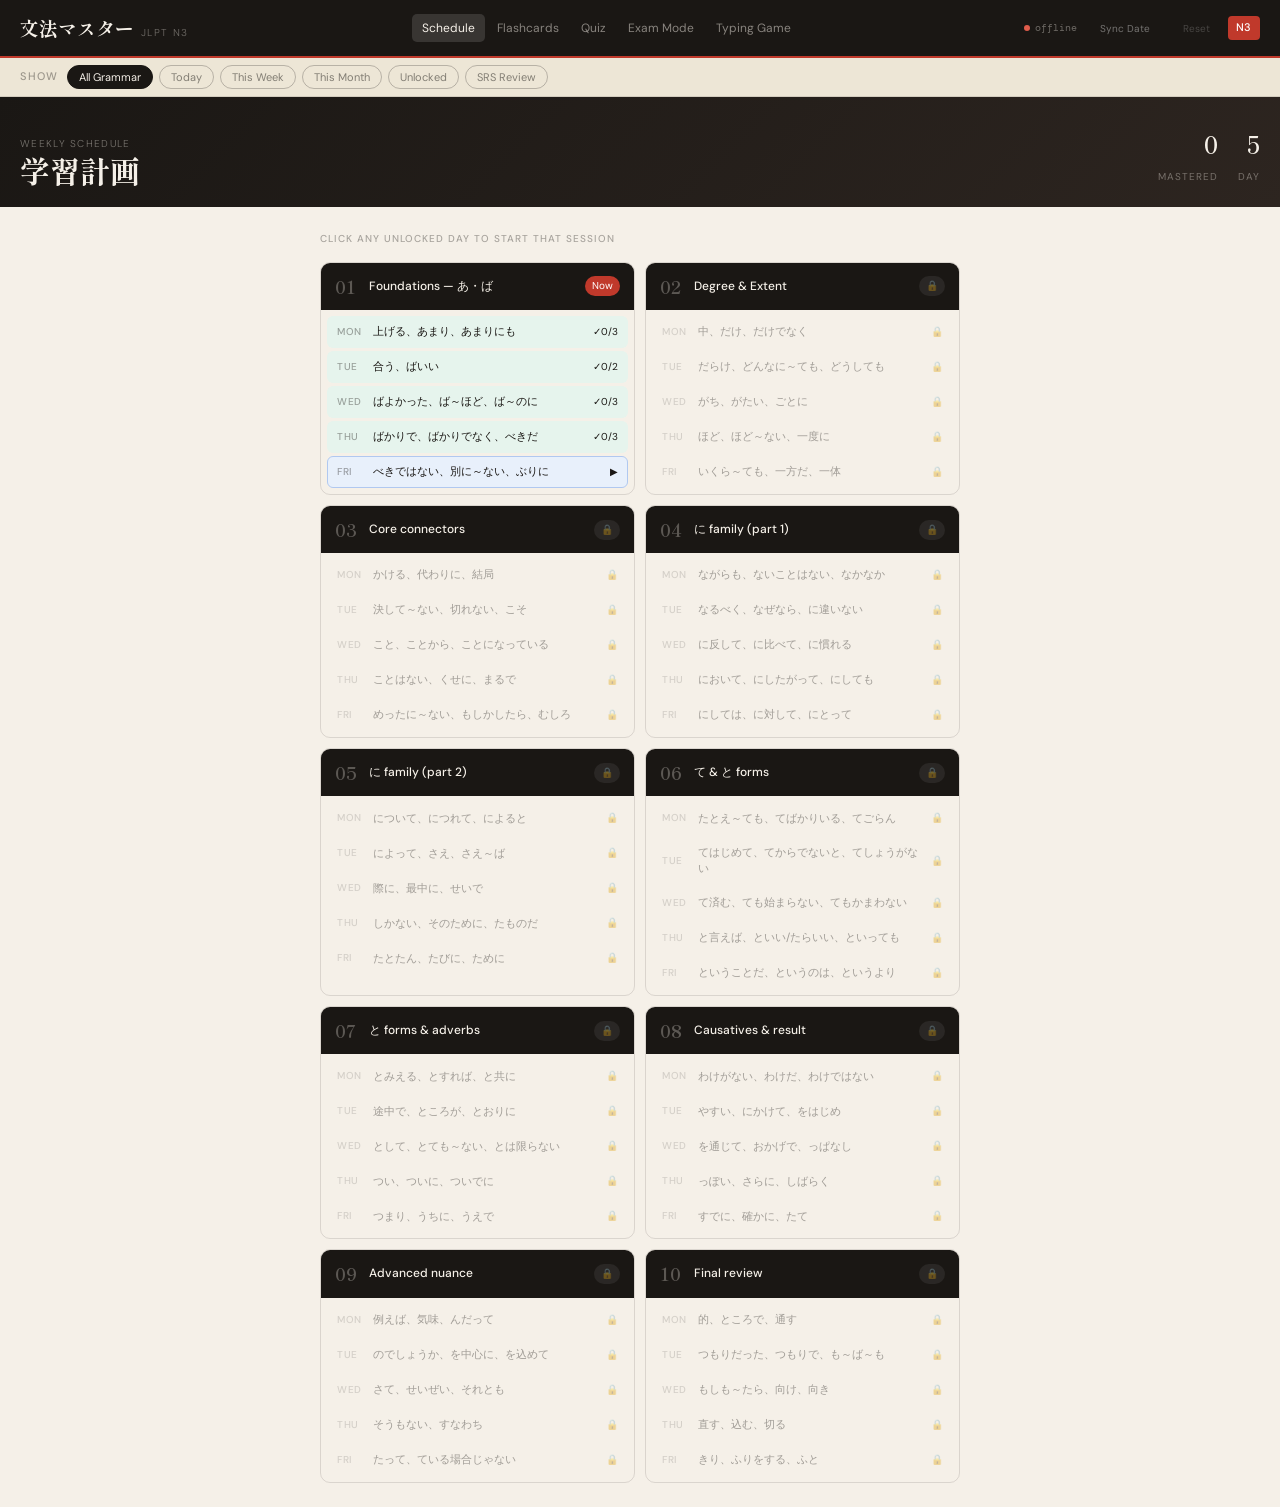
==== index.html @ 6bc7dc69 "feat: add initial HTML structure for JLPT N3 grammar study app This commit introduces the main HTML " ====
<!DOCTYPE html>
<html lang="en">
<head>
<meta charset="UTF-8">
<meta name="viewport" content="width=device-width, initial-scale=1.0">
<title>N3 Grammar Master — JLPT Study</title>
<link href="https://fonts.googleapis.com/css2?family=Shippori+Mincho:wght@400;600;700&family=DM+Sans:ital,wght@0,300;0,400;0,500;1,300&family=DM+Mono:wght@400;500&display=swap" rel="stylesheet">
<link rel="stylesheet" href="css/styles.css">
</head>
<body>

<header>
  <div class="logo">
    <span class="logo-jp">文法マスター</span>
    <span class="logo-en">JLPT N3</span>
  </div>
  <nav>
    <button class="nav-btn active" onclick="showPage('schedule')">Schedule</button>
    <button class="nav-btn" onclick="showPage('flashcards')">Flashcards</button>
    <button class="nav-btn" onclick="showPage('quiz')">Quiz</button>
    <button class="nav-btn" onclick="showPage('exam')">Exam Mode</button>
    <button class="nav-btn" onclick="showPage('game')">Typing Game</button>
  </nav>
  <div class="header-right">
    <div class="sync-status"><div class="sync-dot" id="sync-dot"></div><span id="sync-label">…</span></div>
    <button class="nav-btn" style="color:rgba(255,255,255,0.4);margin-left:5px;font-size:10px" onclick="syncDate()">Sync Date</button>
    <button class="nav-btn" style="color:rgba(255,255,255,0.2);margin-left:5px;font-size:10px" onclick="resetData()">Reset</button>
    <span class="level-badge">N3</span>
  </div>
</header>

<div class="filter-bar">
  <span class="fb-label">Show</span>
  <button class="fpill active" onclick="setGF('all',this)">All Grammar</button>
  <button class="fpill" onclick="setGF('today',this)">Today</button>
  <button class="fpill" onclick="setGF('week',this)">This Week</button>
  <button class="fpill" onclick="setGF('month',this)">This Month</button>
  <button class="fpill" onclick="setGF('reached',this)">Unlocked</button>
  <button class="fpill" onclick="setGF('srs_review',this)">SRS Review</button>
</div>

<div class="toast" id="toast"></div>

<!-- SCHEDULE -->
<div id="page-schedule" class="page active">
  <div class="hero-strip">
    <div class="hero-title"><span>Weekly Schedule</span>学習計画</div>
    <div class="hero-stats">
      <div class="hstat"><span class="hstat-num" id="h-know">0</span><span class="hstat-lbl">Mastered</span></div>
      <div class="hstat"><span class="hstat-num" id="h-day">1</span><span class="hstat-lbl">Day</span></div>
    </div>
  </div>
  <div class="page-body">
    <div class="section-label" style="margin-bottom:.9rem">Click any unlocked day to start that session</div>
    <div class="sched-grid" id="sched-grid"></div>
  </div>
</div>

<!-- DAY DETAIL -->
<div id="page-day" class="page">
  <div class="dd-header">
    <button class="back-btn" onclick="showPage('schedule')">← Back</button>
    <div>
      <div class="dd-title" id="dd-title">Monday — Week 1</div>
      <div class="dd-sub" id="dd-sub">3 grammar points</div>
    </div>
  </div>
  <div class="mode-tabs">
    <button class="mode-tab active" onclick="switchTab('d-lesson',this)">Lessons</button>
    <button class="mode-tab" onclick="switchTab('d-fc',this)">Flashcards</button>
    <button class="mode-tab" onclick="switchTab('d-quiz',this)">Quiz</button>
    <button class="mode-tab" onclick="switchTab('d-exam',this)">Exam</button>
    <button class="mode-tab" onclick="switchTab('d-game',this)">Game</button>
  </div>
  <div class="page-body" style="padding-top:1.1rem">
    <div id="d-lesson" class="mode-panel active"></div>
    <div id="d-fc" class="mode-panel"></div>
    <div id="d-quiz" class="mode-panel"></div>
    <div id="d-exam" class="mode-panel"></div>
    <div id="d-game" class="mode-panel"></div>
  </div>
</div>

<!-- FLASHCARDS -->
<div id="page-flashcards" class="page">
  <div class="hero-strip">
    <div class="hero-title"><span>Flashcard Deck</span>フラッシュカード</div>
    <div class="hero-stats">
      <div class="hstat"><span class="hstat-num" id="fc-known-h">0</span><span class="hstat-lbl">Mastered</span></div>
    </div>
  </div>
  <div class="page-body" id="fc-body"></div>
</div>

<!-- QUIZ -->
<div id="page-quiz" class="page">
  <div class="hero-strip">
    <div class="hero-title"><span>Multiple Choice</span>クイズ</div>
    <div class="hero-stats">
      <div class="hstat"><span class="hstat-num" id="qh-pct">—</span><span class="hstat-lbl">Accuracy</span></div>
    </div>
  </div>
  <div class="page-body" id="quiz-body"></div>
</div>

<!-- EXAM MODE -->
<div id="page-exam" class="page">
  <div class="hero-strip">
    <div class="hero-title"><span>JLPT N3 Style</span>試験モード</div>
    <div class="hero-stats">
      <div class="hstat"><span class="hstat-num" id="exam-h">0</span><span class="hstat-lbl">Score</span></div>
    </div>
  </div>
  <div class="page-body" id="exam-body"></div>
</div>

<!-- GAME -->
<div id="page-game" class="page">
  <div class="hero-strip">
    <div class="hero-title"><span>Recall Training</span>タイピングゲーム</div>
    <div class="hero-stats">
      <div class="hstat"><span class="hstat-num" id="gh-streak">0</span><span class="hstat-lbl">Best</span></div>
    </div>
  </div>
  <div class="page-body" id="game-body"></div>
</div>

<script src="js/app.js"></script>
</body>
</html>
---- css/styles.css ----
:root {
  --ink: #1a1714;
  --paper: #f5f0e8;
  --paper2: #ede6d6;
  --red: #c0392b;
  --red-l: #f9ebe9;
  --green: #1a6b4a;
  --green-l: #e6f4ed;
  --gold: #b8860b;
  --gold-l: #fdf6e3;
  --blue: #1a4a8a;
  --blue-l: #e8f0fb;
  --purple: #5a2d82;
  --purple-l: #f0e8fb;
  --border: rgba(26, 23, 20, 0.12);
  --border-s: rgba(26, 23, 20, 0.25);
}
* {
  box-sizing: border-box;
  margin: 0;
  padding: 0;
}
body {
  font-family: "DM Sans", sans-serif;
  background: var(--paper);
  color: var(--ink);
  min-height: 100vh;
  font-size: 15px;
  line-height: 1.6;
}
/* HEADER */
header {
  background: var(--ink);
  color: var(--paper);
  padding: 0 1.25rem;
  display: flex;
  align-items: center;
  justify-content: space-between;
  height: 58px;
  position: sticky;
  top: 0;
  z-index: 200;
  border-bottom: 2px solid var(--red);
  gap: 6px;
}
.logo {
  display: flex;
  align-items: baseline;
  gap: 7px;
  flex-shrink: 0;
}
.logo-jp {
  font-family: "Shippori Mincho", serif;
  font-size: 19px;
  font-weight: 700;
}
.logo-en {
  font-size: 10px;
  font-weight: 300;
  color: rgba(245, 240, 232, 0.4);
  letter-spacing: 0.14em;
  text-transform: uppercase;
}
nav {
  display: flex;
  gap: 2px;
  flex-wrap: wrap;
}
.nav-btn {
  background: transparent;
  border: none;
  color: rgba(245, 240, 232, 0.5);
  padding: 6px 10px;
  font-family: "DM Sans", sans-serif;
  font-size: 12px;
  cursor: pointer;
  border-radius: 5px;
  transition: all 0.15s;
}
.nav-btn:hover {
  color: var(--paper);
  background: rgba(255, 255, 255, 0.08);
}
.nav-btn.active {
  color: var(--paper);
  background: rgba(255, 255, 255, 0.13);
}
.header-right {
  display: flex;
  align-items: center;
  gap: 8px;
  flex-shrink: 0;
}
.sync-status {
  display: flex;
  align-items: center;
  gap: 5px;
  font-size: 10px;
  color: rgba(245, 240, 232, 0.38);
  font-family: "DM Mono", monospace;
}
.sync-dot {
  width: 6px;
  height: 6px;
  border-radius: 50%;
  background: rgba(245, 240, 232, 0.2);
  transition: background 0.4s;
}
.sync-dot.syncing {
  background: #f5c542;
  animation: pulse 1s infinite;
}
.sync-dot.ok {
  background: #4caf82;
}
.sync-dot.error {
  background: #e05c4b;
}
@keyframes pulse {
  0%,
  100% {
    opacity: 1;
  }
  50% {
    opacity: 0.4;
  }
}
.level-badge {
  background: var(--red);
  color: #fff;
  font-size: 11px;
  font-weight: 500;
  padding: 3px 8px;
  border-radius: 4px;
  letter-spacing: 0.06em;
}
/* FILTER BAR */
.filter-bar {
  background: var(--paper2);
  border-bottom: 1px solid var(--border);
  padding: 7px 1.25rem;
  display: flex;
  align-items: center;
  gap: 6px;
  flex-wrap: wrap;
}
.fb-label {
  font-size: 11px;
  font-weight: 500;
  color: rgba(26, 23, 20, 0.38);
  letter-spacing: 0.1em;
  text-transform: uppercase;
  margin-right: 3px;
}
.fpill {
  padding: 4px 11px;
  border: 1px solid var(--border-s);
  border-radius: 100px;
  background: transparent;
  cursor: pointer;
  font-family: "DM Sans", sans-serif;
  font-size: 11px;
  color: rgba(26, 23, 20, 0.5);
  transition: all 0.15s;
  white-space: nowrap;
}
.fpill:hover {
  border-color: var(--ink);
  color: var(--ink);
}
.fpill.active {
  background: var(--ink);
  color: var(--paper);
  border-color: var(--ink);
}
/* PAGES */
.page {
  display: none;
}
.page.active {
  display: block;
  animation: fadeSlide 0.2s ease;
}
@keyframes fadeSlide {
  from {
    opacity: 0;
    transform: translateY(8px);
  }
  to {
    opacity: 1;
    transform: translateY(0);
  }
}
/* HERO */
.hero-strip {
  background: linear-gradient(135deg, var(--ink) 0%, #2d2520 100%);
  color: var(--paper);
  padding: 1.75rem 1.25rem 1.25rem;
  display: flex;
  align-items: flex-end;
  justify-content: space-between;
  gap: 1rem;
  flex-wrap: wrap;
}
.hero-title {
  font-family: "Shippori Mincho", serif;
  font-size: 30px;
  font-weight: 700;
  line-height: 1.1;
}
.hero-title span {
  display: block;
  font-family: "DM Sans", sans-serif;
  font-size: 10px;
  font-weight: 300;
  letter-spacing: 0.13em;
  text-transform: uppercase;
  color: rgba(245, 240, 232, 0.42);
  margin-bottom: 5px;
}
.hero-stats {
  display: flex;
  gap: 1.25rem;
}
.hstat {
  text-align: right;
}
.hstat-num {
  font-family: "Shippori Mincho", serif;
  font-size: 24px;
  font-weight: 600;
  display: block;
}
.hstat-lbl {
  font-size: 10px;
  color: rgba(245, 240, 232, 0.38);
  letter-spacing: 0.1em;
  text-transform: uppercase;
}
/* LAYOUT */
.page-body {
  max-width: 680px;
  margin: 0 auto;
  padding: 1.5rem 1.25rem;
}
/* SCHEDULE */
.sched-grid {
  display: grid;
  grid-template-columns: repeat(auto-fill, minmax(270px, 1fr));
  gap: 10px;
}
.week-block {
  border: 1px solid var(--border);
  border-radius: 10px;
  overflow: hidden;
}
.wb-header {
  padding: 10px 14px;
  background: var(--ink);
  color: var(--paper);
  display: flex;
  align-items: center;
  gap: 8px;
}
.wb-num {
  font-family: "Shippori Mincho", serif;
  font-size: 17px;
  font-weight: 700;
  color: rgba(245, 240, 232, 0.3);
  min-width: 26px;
}
.wb-title {
  font-size: 12px;
  font-weight: 500;
  flex: 1;
}
.wb-status {
  font-size: 10px;
  padding: 2px 7px;
  border-radius: 10px;
}
.wbs-locked {
  background: rgba(255, 255, 255, 0.07);
  color: rgba(245, 240, 232, 0.35);
}
.wbs-current {
  background: var(--red);
  color: #fff;
}
.wbs-done {
  background: #4caf82;
  color: #fff;
}
.day-list {
  padding: 6px;
  display: flex;
  flex-direction: column;
  gap: 3px;
}
.day-row {
  display: flex;
  align-items: center;
  gap: 8px;
  padding: 7px 9px;
  border-radius: 6px;
  cursor: pointer;
  transition: background 0.15s;
  border: 1px solid transparent;
}
.day-row:hover:not(.locked) {
  background: var(--paper2);
  border-color: var(--border);
}
.day-row.locked {
  opacity: 0.38;
  cursor: not-allowed;
}
.day-row.today {
  background: var(--blue-l);
  border-color: #b0c8f0;
}
.day-row.done {
  background: var(--green-l);
}
.day-lbl {
  font-size: 10px;
  font-weight: 500;
  text-transform: uppercase;
  letter-spacing: 0.07em;
  color: rgba(26, 23, 20, 0.38);
  min-width: 28px;
}
.day-pts {
  font-size: 11px;
  color: var(--ink);
  flex: 1;
  line-height: 1.4;
}
.day-badge-icon {
  font-size: 10px;
}
/* DAY DETAIL */
.dd-header {
  background: var(--ink);
  color: var(--paper);
  padding: 1rem 1.25rem;
  display: flex;
  align-items: center;
  gap: 10px;
}
.back-btn {
  background: rgba(255, 255, 255, 0.1);
  border: none;
  color: var(--paper);
  padding: 5px 11px;
  border-radius: 6px;
  cursor: pointer;
  font-size: 11px;
  font-family: "DM Sans", sans-serif;
}
.back-btn:hover {
  background: rgba(255, 255, 255, 0.17);
}
.dd-title {
  font-family: "Shippori Mincho", serif;
  font-size: 20px;
  font-weight: 700;
}
.dd-sub {
  font-size: 11px;
  color: rgba(245, 240, 232, 0.45);
  margin-top: 1px;
}
.mode-tabs {
  display: flex;
  gap: 4px;
  padding: 0.9rem 1.25rem 0;
  border-bottom: 1px solid var(--border);
  background: var(--paper);
}
.mode-tab {
  padding: 7px 14px;
  border: none;
  border-bottom: 2px solid transparent;
  background: transparent;
  cursor: pointer;
  font-family: "DM Sans", sans-serif;
  font-size: 12px;
  color: rgba(26, 23, 20, 0.48);
  transition: all 0.15s;
  margin-bottom: -1px;
}
.mode-tab.active {
  color: var(--ink);
  border-bottom-color: var(--red);
  font-weight: 500;
}
.mode-panel {
  display: none;
}
.mode-panel.active {
  display: block;
}
/* FLASHCARDS / SRS */
.prog-row {
  display: flex;
  align-items: center;
  gap: 8px;
  margin-bottom: 1.25rem;
}
.prog-counter {
  font-family: "DM Mono", monospace;
  font-size: 11px;
  color: rgba(26, 23, 20, 0.38);
  min-width: 52px;
}
.prog-track {
  flex: 1;
  height: 3px;
  background: var(--border);
  border-radius: 2px;
  overflow: hidden;
}
.prog-fill {
  height: 100%;
  background: var(--ink);
  border-radius: 2px;
  transition: width 0.4s ease;
}
.srs-scores {
  display: flex;
  gap: 10px;
}
.srs-sc {
  font-size: 11px;
  font-family: "DM Mono", monospace;
}
.srs-sc.k {
  color: var(--green);
}
.srs-sc.u {
  color: var(--gold);
}
.srs-sc.a {
  color: var(--red);
}
.card-scene {
  perspective: 1200px;
  width: 100%;
  cursor: pointer;
  margin-bottom: 1.1rem;
  user-select: none;
  position: relative;
}
.card-3d {
  width: 100%;
  transform-style: preserve-3d;
  transition: transform 0.5s cubic-bezier(0.4, 0, 0.2, 1);
  position: relative;
}
.card-scene.flipped .card-3d {
  transform: rotateY(180deg);
}
.card-side {
  width: 100%;
  backface-visibility: hidden;
  border-radius: 12px;
  display: flex;
  flex-direction: column;
  align-items: center;
  justify-content: center;
  padding: 1.5rem;
  text-align: center;
}
/* Front stays fixed height, back is flexible */
.card-front {
  background: var(--ink);
  color: var(--paper);
  border: 2px solid rgba(255, 255, 255, 0.04);
  min-height: 180px;
}
.card-back-wrap {
  display: none;
  background: var(--paper2);
  border: 1px solid var(--border-s);
  border-radius: 12px;
  padding: 0.9rem 1.1rem;
  text-align: left;
  animation: fadeSlide 0.2s ease;
}
.card-scene.flipped .card-front-wrap {
  display: none;
}
.card-scene.flipped .card-back-wrap {
  display: block;
}
.card-front-wrap {
  display: block;
}
.card-scene.flipped .card-3d {
  transform: rotateY(180deg);
}
.card-side {
  position: absolute;
  inset: 0;
  backface-visibility: hidden;
  border-radius: 12px;
  display: flex;
  flex-direction: column;
  align-items: center;
  justify-content: center;
  padding: 1.5rem;
  text-align: center;
}
.card-front {
  background: var(--ink);
  color: var(--paper);
  border: 2px solid rgba(255, 255, 255, 0.04);
}
.card-back {
  background: var(--paper2);
  transform: rotateY(180deg);
  border: 1px solid var(--border-s);
}
.card-glyph {
  font-family: "Shippori Mincho", serif;
  font-size: 46px;
  font-weight: 700;
  margin-bottom: 7px;
}
.card-romaji {
  font-size: 12px;
  font-family: "DM Mono", monospace;
  color: rgba(245, 240, 232, 0.38);
  letter-spacing: 0.07em;
}
.card-tap {
  position: absolute;
  bottom: 12px;
  right: 16px;
  font-size: 10px;
  color: rgba(245, 240, 232, 0.2);
}
.card-meaning {
  font-family: "Shippori Mincho", serif;
  font-size: 18px;
  font-weight: 600;
  margin-bottom: 8px;
}
.card-ex {
  font-size: 11px;
  color: rgba(26, 23, 20, 0.48);
  line-height: 1.7;
  font-style: italic;
}
.card-corner {
  position: absolute;
  top: 10px;
  left: 14px;
  font-size: 10px;
  font-weight: 500;
  color: rgba(26, 23, 20, 0.25);
  letter-spacing: 0.1em;
  text-transform: uppercase;
}
.srs-tag {
  position: absolute;
  top: 10px;
  right: 14px;
  font-size: 10px;
  padding: 2px 6px;
  border-radius: 10px;
  font-weight: 500;
}
.srs-tag.k {
  background: var(--green-l);
  color: var(--green);
}
.srs-tag.u {
  background: var(--gold-l);
  color: var(--gold);
}
.srs-actions {
  display: grid;
  grid-template-columns: 1fr 1fr 1fr;
  gap: 6px;
  margin-bottom: 0.75rem;
}
.btn-srs {
  padding: 10px 6px;
  border-radius: 7px;
  font-family: "DM Sans", sans-serif;
  font-size: 12px;
  font-weight: 500;
  cursor: pointer;
  transition: all 0.15s;
  border: 1px solid;
  text-align: center;
}
.btn-again {
  background: var(--red-l);
  border-color: #e8b8b4;
  color: var(--red);
}
.btn-again:hover {
  background: #f0ccc8;
}
.btn-unsure {
  background: var(--gold-l);
  border-color: #e8d080;
  color: var(--gold);
}
.btn-unsure:hover {
  background: #f5e898;
}
.btn-know {
  background: var(--green-l);
  border-color: #a8d4be;
  color: var(--green);
}
.btn-know:hover {
  background: #bce4d0;
}
.btn-flip-fc {
  width: 100%;
  padding: 9px;
  border-radius: 7px;
  border: 1px solid var(--border-s);
  background: transparent;
  color: var(--ink);
  font-family: "DM Sans", sans-serif;
  font-size: 12px;
  cursor: pointer;
  margin-bottom: 6px;
}
.btn-flip-fc:hover {
  background: var(--paper2);
}
/* QUIZ */
.quiz-scorebar {
  display: grid;
  grid-template-columns: repeat(3, 1fr);
  gap: 8px;
  margin-bottom: 1.25rem;
}
.qsc {
  background: var(--paper2);
  border: 1px solid var(--border);
  border-radius: 9px;
  padding: 0.8rem;
  text-align: center;
}
.qsc-num {
  font-family: "Shippori Mincho", serif;
  font-size: 26px;
  font-weight: 600;
  display: block;
  line-height: 1;
  margin-bottom: 2px;
}
.qsc-lbl {
  font-size: 10px;
  color: rgba(26, 23, 20, 0.38);
  letter-spacing: 0.1em;
  text-transform: uppercase;
}
.quiz-num {
  font-size: 11px;
  font-family: "DM Mono", monospace;
  color: rgba(26, 23, 20, 0.38);
  margin-bottom: 0.65rem;
}
.quiz-q-text {
  font-family: "Shippori Mincho", serif;
  font-size: 17px;
  font-weight: 600;
  margin-bottom: 5px;
  line-height: 1.4;
}
.quiz-q-sub {
  font-size: 20px;
  font-family: "Shippori Mincho", serif;
  color: var(--red);
  margin-bottom: 1.25rem;
  font-weight: 700;
}
.quiz-opts {
  display: grid;
  grid-template-columns: 1fr 1fr;
  gap: 7px;
  margin-bottom: 1rem;
}
.quiz-opt {
  padding: 13px;
  border: 1px solid var(--border-s);
  border-radius: 8px;
  background: var(--paper2);
  cursor: pointer;
  font-family: "DM Sans", sans-serif;
  font-size: 12px;
  text-align: left;
  color: var(--ink);
  line-height: 1.4;
  transition: all 0.15s;
}
.quiz-opt:hover:not(:disabled) {
  background: #e5dece;
  border-color: var(--ink);
}
.quiz-opt.correct {
  background: var(--green-l);
  border-color: #7cc4a0;
  color: var(--green);
  font-weight: 500;
}
.quiz-opt.wrong {
  background: var(--red-l);
  border-color: #e8b0aa;
  color: var(--red);
}
.quiz-fb {
  padding: 0.8rem 1rem;
  border-radius: 7px;
  font-size: 12px;
  line-height: 1.7;
  margin-bottom: 0.8rem;
  display: none;
}
.quiz-fb.good {
  background: var(--green-l);
  color: var(--green);
  border-left: 3px solid var(--green);
}
.quiz-fb.bad {
  background: var(--red-l);
  color: var(--red);
  border-left: 3px solid var(--red);
}
.btn-next {
  width: 100%;
  padding: 11px;
  border-radius: 7px;
  border: 1px solid var(--border-s);
  background: var(--ink);
  color: var(--paper);
  font-family: "DM Sans", sans-serif;
  font-size: 12px;
  font-weight: 500;
  cursor: pointer;
  display: none;
}
.btn-next:hover {
  opacity: 0.85;
}
/* EXAM */
.exam-type-bar {
  display: flex;
  gap: 5px;
  margin-bottom: 1.25rem;
  flex-wrap: wrap;
}
.exam-pill {
  padding: 5px 11px;
  border: 1px solid var(--border-s);
  border-radius: 100px;
  background: var(--purple-l);
  font-size: 11px;
  color: var(--purple);
  font-family: "DM Sans", sans-serif;
  font-weight: 500;
}
.sentence-parts {
  display: flex;
  gap: 5px;
  flex-wrap: wrap;
  margin: 0.75rem 0;
}
.part-chip {
  padding: 7px 12px;
  border: 1.5px solid var(--border-s);
  border-radius: 7px;
  background: var(--paper2);
  cursor: pointer;
  font-size: 13px;
  font-family: "Shippori Mincho", serif;
  user-select: none;
  transition: all 0.15s;
}
.part-chip:hover {
  border-color: var(--purple);
  background: var(--purple-l);
}
.part-chip.used {
  opacity: 0.35;
  pointer-events: none;
}
.sentence-slots {
  display: flex;
  gap: 5px;
  flex-wrap: wrap;
  margin: 0.75rem 0;
  min-height: 44px;
  padding: 7px;
  border: 1.5px dashed var(--border-s);
  border-radius: 7px;
}
.slot-chip {
  padding: 7px 12px;
  border: 1.5px solid var(--purple);
  border-radius: 7px;
  background: var(--purple-l);
  font-size: 13px;
  font-family: "Shippori Mincho", serif;
  cursor: pointer;
}
.passage-box {
  background: var(--paper2);
  border: 1px solid var(--border);
  border-radius: 7px;
  padding: 0.9rem 1.1rem;
  font-size: 13px;
  font-family: "Shippori Mincho", serif;
  line-height: 2;
  margin-bottom: 1rem;
}
/* GAME */
.game-header {
  display: flex;
  justify-content: space-between;
  align-items: center;
  margin-bottom: 1.25rem;
}
.streak-display {
  font-family: "Shippori Mincho", serif;
  font-size: 20px;
  font-weight: 600;
}
.streak-lbl {
  font-size: 10px;
  font-family: "DM Mono", monospace;
  color: rgba(26, 23, 20, 0.38);
  display: block;
  margin-top: 1px;
}
.game-prompt {
  background: var(--ink);
  color: var(--paper);
  border-radius: 11px;
  padding: 1.75rem 1.25rem;
  text-align: center;
  margin-bottom: 0.8rem;
  min-height: 120px;
  display: flex;
  flex-direction: column;
  align-items: center;
  justify-content: center;
}
.game-prompt-text {
  font-family: "Shippori Mincho", serif;
  font-size: 28px;
  font-weight: 700;
  line-height: 1.2;
  margin-bottom: 5px;
}
.game-prompt-sub {
  font-size: 10px;
  font-family: "DM Mono", monospace;
  color: rgba(245, 240, 232, 0.28);
  letter-spacing: 0.08em;
}
.game-hint {
  font-size: 11px;
  color: rgba(26, 23, 20, 0.38);
  margin-bottom: 0.9rem;
  text-align: center;
  font-style: italic;
}
.game-input-row {
  display: flex;
  gap: 6px;
  margin-bottom: 0.8rem;
}
.game-input {
  flex: 1;
  padding: 10px 13px;
  border: 1.5px solid var(--border-s);
  border-radius: 7px;
  background: var(--paper);
  font-family: "DM Mono", monospace;
  font-size: 13px;
  color: var(--ink);
  outline: none;
  transition: border-color 0.15s;
}
.game-input:focus {
  border-color: var(--ink);
}
.btn-check {
  padding: 10px 18px;
  border-radius: 7px;
  border: 1px solid var(--ink);
  background: var(--ink);
  color: var(--paper);
  font-family: "DM Sans", sans-serif;
  font-size: 12px;
  font-weight: 500;
  cursor: pointer;
}
.game-result {
  text-align: center;
  padding: 0.8rem;
  border-radius: 7px;
  font-size: 13px;
  font-weight: 500;
  display: none;
  margin-bottom: 0.8rem;
  line-height: 1.5;
}
.game-result.good {
  background: var(--green-l);
  color: var(--green);
}
.game-result.bad {
  background: var(--red-l);
  color: var(--red);
}
.badges-row {
  display: flex;
  gap: 6px;
  flex-wrap: wrap;
  margin-top: 0.6rem;
}
.badge {
  padding: 3px 9px;
  border-radius: 100px;
  font-size: 11px;
  border: 1px solid var(--border);
  color: rgba(26, 23, 20, 0.32);
  background: transparent;
  transition: all 0.3s;
}
.badge.earned {
  border-color: var(--gold);
  background: var(--gold-l);
  color: var(--gold);
  font-weight: 500;
}
/* LOCKED */
.locked-overlay {
  text-align: center;
  padding: 2.5rem 1.25rem;
}
.locked-icon {
  font-size: 42px;
  margin-bottom: 0.75rem;
  display: block;
}
.locked-title {
  font-family: "Shippori Mincho", serif;
  font-size: 20px;
  font-weight: 600;
  margin-bottom: 0.4rem;
}
.locked-sub {
  font-size: 13px;
  color: rgba(26, 23, 20, 0.48);
  line-height: 1.6;
}
/* BUTTONS */
.btn-primary {
  padding: 10px 18px;
  border-radius: 7px;
  border: 1px solid var(--ink);
  background: var(--ink);
  color: var(--paper);
  font-family: "DM Sans", sans-serif;
  font-size: 12px;
  font-weight: 500;
  cursor: pointer;
}
.btn-primary:hover {
  opacity: 0.85;
}
/* TOAST */
.toast {
  position: fixed;
  bottom: 20px;
  left: 50%;
  transform: translateX(-50%) translateY(60px);
  background: var(--ink);
  color: var(--paper);
  padding: 8px 16px;
  border-radius: 7px;
  font-size: 12px;
  font-family: "DM Sans", sans-serif;
  opacity: 0;
  transition: all 0.3s ease;
  z-index: 999;
  white-space: nowrap;
  pointer-events: none;
}
.toast.show {
  opacity: 1;
  transform: translateX(-50%) translateY(0);
}
.section-label {
  font-size: 10px;
  font-weight: 500;
  letter-spacing: 0.1em;
  text-transform: uppercase;
  color: rgba(26, 23, 20, 0.35);
  margin-bottom: 0.65rem;
}
/* LESSON CARDS */
.lesson-card {
  border: 1px solid var(--border);
  border-radius: 12px;
  overflow: hidden;
  margin-bottom: 1.25rem;
  background: var(--paper);
}
.lesson-header {
  background: var(--ink);
  color: var(--paper);
  padding: 1rem 1.25rem;
  display: flex;
  align-items: flex-start;
  justify-content: space-between;
  gap: 1rem;
}
.lesson-glyph {
  font-family: "Shippori Mincho", serif;
  font-size: 38px;
  font-weight: 700;
  line-height: 1;
}
.lesson-romaji {
  font-size: 11px;
  font-family: "DM Mono", monospace;
  color: rgba(245, 240, 232, 0.4);
  letter-spacing: 0.07em;
  margin-top: 4px;
}
.lesson-meaning {
  font-size: 14px;
  font-weight: 400;
  color: rgba(245, 240, 232, 0.75);
  text-align: right;
  line-height: 1.5;
  max-width: 55%;
}
.lesson-formation {
  padding: 0.9rem 1.25rem;
  background: var(--paper2);
  border-bottom: 1px solid var(--border);
  font-size: 12px;
  color: rgba(26, 23, 20, 0.55);
  font-family: "DM Mono", monospace;
  line-height: 1.6;
}
.lesson-formation strong {
  color: var(--ink);
  font-weight: 500;
}
.lesson-note {
  padding: 0.75rem 1.25rem;
  background: var(--gold-l);
  border-bottom: 1px solid rgba(184, 134, 11, 0.15);
  font-size: 12px;
  color: var(--gold);
  line-height: 1.6;
}
.lesson-note::before {
  content: "💡 ";
}
.lesson-examples {
  padding: 1rem 1.25rem;
  display: flex;
  flex-direction: column;
  gap: 1rem;
}
.ex-block {
  padding: 0.85rem 1rem;
  border-radius: 8px;
  border: 1px solid var(--border);
  background: var(--paper2);
}
.ex-jp {
  font-family: "Shippori Mincho", serif;
  font-size: 16px;
  line-height: 2.2;
  margin-bottom: 2px;
}
.ex-furigana {
  font-family: "Shippori Mincho", serif;
  font-size: 13px;
  line-height: 2.4;
  color: rgba(26, 23, 20, 0.7);
  display: none;
}
.ex-en {
  font-size: 12px;
  font-style: italic;
  color: rgba(26, 23, 20, 0.5);
  margin-top: 2px;
}
.ex-toggle-row {
  display: flex;
  gap: 6px;
  margin-top: 6px;
}
.ex-toggle {
  padding: 3px 9px;
  border: 1px solid var(--border-s);
  border-radius: 100px;
  background: transparent;
  cursor: pointer;
  font-size: 10px;
  font-family: "DM Sans", sans-serif;
  color: rgba(26, 23, 20, 0.45);
}
.ex-toggle:hover {
  background: var(--paper);
  color: var(--ink);
}
.lesson-tag {
  display: inline-block;
  padding: 2px 8px;
  border-radius: 100px;
  font-size: 10px;
  background: rgba(255, 255, 255, 0.12);
  color: rgba(245, 240, 232, 0.6);
  font-family: "DM Mono", monospace;
  margin-top: 6px;
}
@media (max-width: 600px) {
  header {
    padding: 0 0.75rem;
  }
  nav {
    display: none;
  }
  .quiz-opts {
    grid-template-columns: 1fr;
  }
  .hero-title {
    font-size: 22px;
  }
  .sched-grid {
    grid-template-columns: 1fr;
  }
  .srs-actions {
    grid-template-columns: 1fr;
  }
}
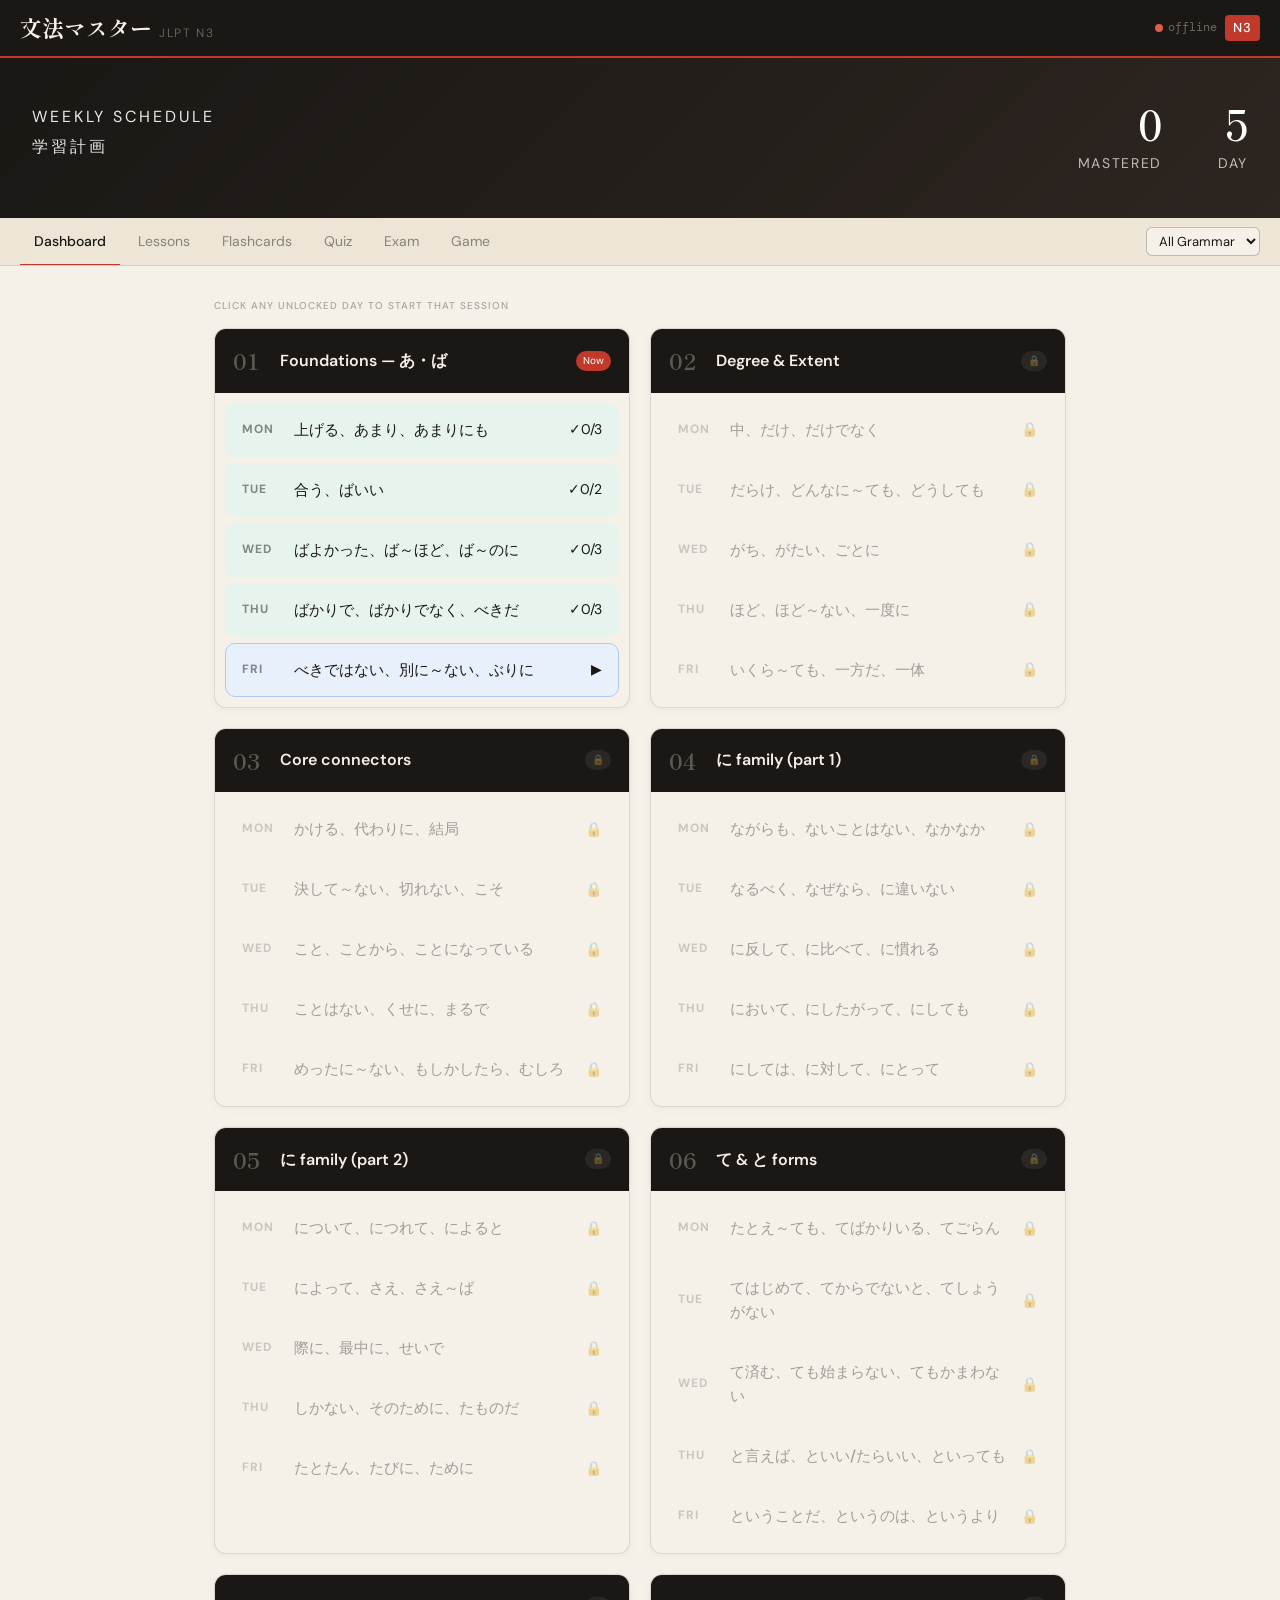
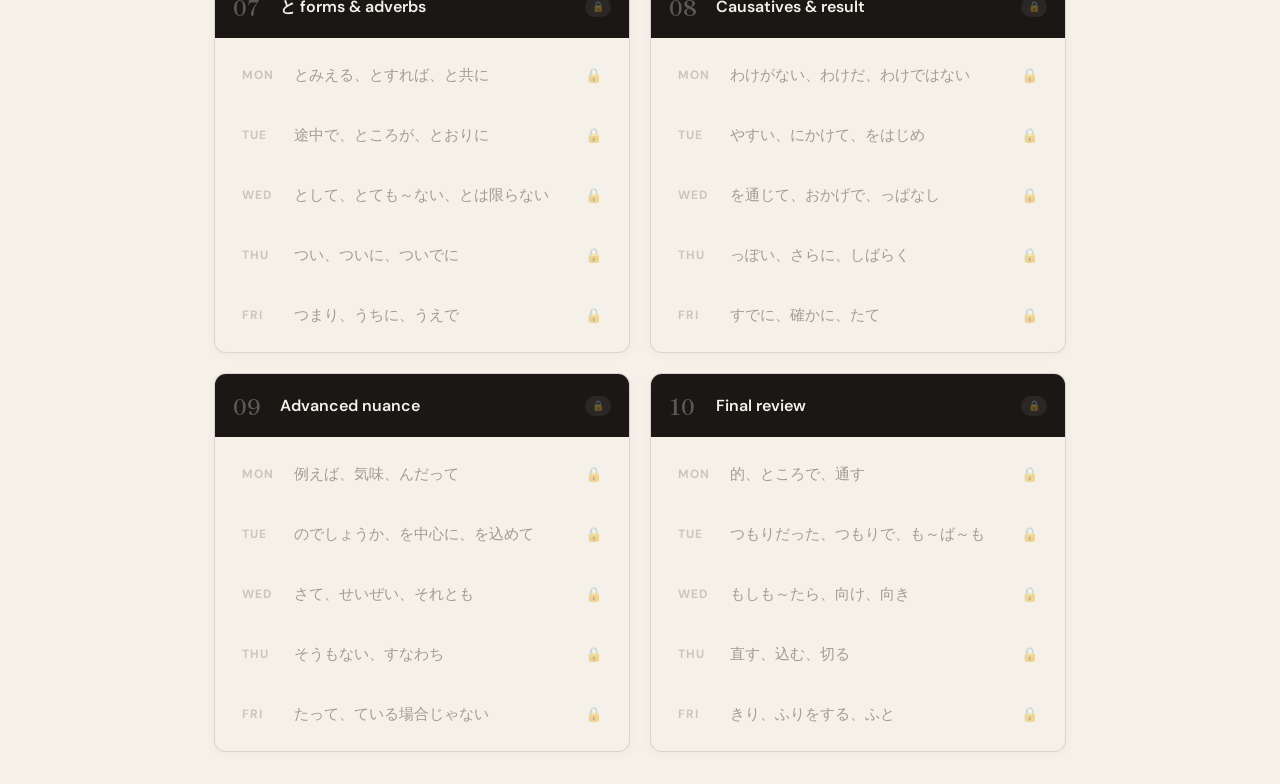
==== commit 4e8cc9bf: "refactor(ui): restructure navigation and unify page layout - Replace top navigation bar with global " ====
--- a/index.html
+++ b/index.html
@@ -10,118 +10,77 @@
 <body>
 
 <header>
-  <div class="logo">
+  <div class="logo" onclick="showPage('schedule')" style="cursor:pointer">
     <span class="logo-jp">文法マスター</span>
     <span class="logo-en">JLPT N3</span>
   </div>
-  <nav>
-    <button class="nav-btn active" onclick="showPage('schedule')">Schedule</button>
-    <button class="nav-btn" onclick="showPage('flashcards')">Flashcards</button>
-    <button class="nav-btn" onclick="showPage('quiz')">Quiz</button>
-    <button class="nav-btn" onclick="showPage('exam')">Exam Mode</button>
-    <button class="nav-btn" onclick="showPage('game')">Typing Game</button>
-  </nav>
   <div class="header-right">
     <div class="sync-status"><div class="sync-dot" id="sync-dot"></div><span id="sync-label">…</span></div>
-    <button class="nav-btn" style="color:rgba(255,255,255,0.4);margin-left:5px;font-size:10px" onclick="syncDate()">Sync Date</button>
-    <button class="nav-btn" style="color:rgba(255,255,255,0.2);margin-left:5px;font-size:10px" onclick="resetData()">Reset</button>
     <span class="level-badge">N3</span>
   </div>
 </header>
 
-<div class="filter-bar">
-  <span class="fb-label">Show</span>
-  <button class="fpill active" onclick="setGF('all',this)">All Grammar</button>
-  <button class="fpill" onclick="setGF('today',this)">Today</button>
-  <button class="fpill" onclick="setGF('week',this)">This Week</button>
-  <button class="fpill" onclick="setGF('month',this)">This Month</button>
-  <button class="fpill" onclick="setGF('reached',this)">Unlocked</button>
-  <button class="fpill" onclick="setGF('srs_review',this)">SRS Review</button>
+<div class="hero-strip" id="global-hero">
+  <div class="hero-title"><span id="hero-sub">Weekly Schedule</span><span id="hero-main">学習計画</span></div>
+  <div class="hero-stats" id="hero-stats">
+    <div class="hstat"><span class="hstat-num" id="h-stat-1">0</span><span class="hstat-lbl" id="h-lbl-1">Mastered</span></div>
+    <div class="hstat"><span class="hstat-num" id="h-stat-2">1</span><span class="hstat-lbl" id="h-lbl-2">Day</span></div>
+  </div>
+</div>
+
+<div class="mode-tabs" id="global-mode-tabs">
+  <div class="tab-scroll-wrap">
+    <button class="mode-tab active" id="tab-schedule" onclick="showPage('schedule',this)">Dashboard</button>
+    <button class="mode-tab" id="tab-lessons" onclick="showPage('lessons',this)">Lessons</button>
+    <button class="mode-tab" id="tab-flashcards" onclick="showPage('flashcards',this)">Flashcards</button>
+    <button class="mode-tab" id="tab-quiz" onclick="showPage('quiz',this)">Quiz</button>
+    <button class="mode-tab" id="tab-exam" onclick="showPage('exam',this)">Exam</button>
+    <button class="mode-tab" id="tab-game" onclick="showPage('game',this)">Game</button>
+  </div>
+  <div class="filter-select-wrap" id="global-filter-wrap">
+    <select id="global-filter-select" onchange="setGF(this.value)">
+      <option value="all">All Grammar</option>
+      <option value="today">Today</option>
+      <option value="week">This Week</option>
+      <option value="month">This Month</option>
+      <option value="reached">Unlocked</option>
+      <option value="srs_review">SRS Review</option>
+    </select>
+  </div>
 </div>
 
 <div class="toast" id="toast"></div>
 
 <!-- SCHEDULE -->
 <div id="page-schedule" class="page active">
-  <div class="hero-strip">
-    <div class="hero-title"><span>Weekly Schedule</span>学習計画</div>
-    <div class="hero-stats">
-      <div class="hstat"><span class="hstat-num" id="h-know">0</span><span class="hstat-lbl">Mastered</span></div>
-      <div class="hstat"><span class="hstat-num" id="h-day">1</span><span class="hstat-lbl">Day</span></div>
-    </div>
-  </div>
   <div class="page-body">
     <div class="section-label" style="margin-bottom:.9rem">Click any unlocked day to start that session</div>
     <div class="sched-grid" id="sched-grid"></div>
   </div>
 </div>
 
-<!-- DAY DETAIL -->
-<div id="page-day" class="page">
-  <div class="dd-header">
-    <button class="back-btn" onclick="showPage('schedule')">← Back</button>
-    <div>
-      <div class="dd-title" id="dd-title">Monday — Week 1</div>
-      <div class="dd-sub" id="dd-sub">3 grammar points</div>
-    </div>
-  </div>
-  <div class="mode-tabs">
-    <button class="mode-tab active" onclick="switchTab('d-lesson',this)">Lessons</button>
-    <button class="mode-tab" onclick="switchTab('d-fc',this)">Flashcards</button>
-    <button class="mode-tab" onclick="switchTab('d-quiz',this)">Quiz</button>
-    <button class="mode-tab" onclick="switchTab('d-exam',this)">Exam</button>
-    <button class="mode-tab" onclick="switchTab('d-game',this)">Game</button>
-  </div>
-  <div class="page-body" style="padding-top:1.1rem">
-    <div id="d-lesson" class="mode-panel active"></div>
-    <div id="d-fc" class="mode-panel"></div>
-    <div id="d-quiz" class="mode-panel"></div>
-    <div id="d-exam" class="mode-panel"></div>
-    <div id="d-game" class="mode-panel"></div>
-  </div>
+<!-- LESSONS -->
+<div id="page-lessons" class="page">
+  <div class="page-body" id="lessons-body"></div>
 </div>
 
 <!-- FLASHCARDS -->
 <div id="page-flashcards" class="page">
-  <div class="hero-strip">
-    <div class="hero-title"><span>Flashcard Deck</span>フラッシュカード</div>
-    <div class="hero-stats">
-      <div class="hstat"><span class="hstat-num" id="fc-known-h">0</span><span class="hstat-lbl">Mastered</span></div>
-    </div>
-  </div>
   <div class="page-body" id="fc-body"></div>
 </div>
 
 <!-- QUIZ -->
 <div id="page-quiz" class="page">
-  <div class="hero-strip">
-    <div class="hero-title"><span>Multiple Choice</span>クイズ</div>
-    <div class="hero-stats">
-      <div class="hstat"><span class="hstat-num" id="qh-pct">—</span><span class="hstat-lbl">Accuracy</span></div>
-    </div>
-  </div>
   <div class="page-body" id="quiz-body"></div>
 </div>
 
 <!-- EXAM MODE -->
 <div id="page-exam" class="page">
-  <div class="hero-strip">
-    <div class="hero-title"><span>JLPT N3 Style</span>試験モード</div>
-    <div class="hero-stats">
-      <div class="hstat"><span class="hstat-num" id="exam-h">0</span><span class="hstat-lbl">Score</span></div>
-    </div>
-  </div>
   <div class="page-body" id="exam-body"></div>
 </div>
 
 <!-- GAME -->
 <div id="page-game" class="page">
-  <div class="hero-strip">
-    <div class="hero-title"><span>Recall Training</span>タイピングゲーム</div>
-    <div class="hero-stats">
-      <div class="hstat"><span class="hstat-num" id="gh-streak">0</span><span class="hstat-lbl">Best</span></div>
-    </div>
-  </div>
   <div class="page-body" id="game-body"></div>
 </div>
 
--- a/css/styles.css
+++ b/css/styles.css
@@ -51,11 +51,11 @@
 }
 .logo-jp {
   font-family: "Shippori Mincho", serif;
-  font-size: 19px;
+  font-size: 22px;
   font-weight: 700;
 }
 .logo-en {
-  font-size: 10px;
+  font-size: 12px;
   font-weight: 300;
   color: rgba(245, 240, 232, 0.4);
   letter-spacing: 0.14em;
@@ -72,7 +72,7 @@
   color: rgba(245, 240, 232, 0.5);
   padding: 6px 10px;
   font-family: "DM Sans", sans-serif;
-  font-size: 12px;
+  font-size: 14px;
   cursor: pointer;
   border-radius: 5px;
   transition: all 0.15s;
@@ -95,13 +95,13 @@
   display: flex;
   align-items: center;
   gap: 5px;
-  font-size: 10px;
+  font-size: 12px;
   color: rgba(245, 240, 232, 0.38);
   font-family: "DM Mono", monospace;
 }
 .sync-dot {
-  width: 6px;
-  height: 6px;
+  width: 8px;
+  height: 8px;
   border-radius: 50%;
   background: rgba(245, 240, 232, 0.2);
   transition: background 0.4s;
@@ -128,7 +128,7 @@
 .level-badge {
   background: var(--red);
   color: #fff;
-  font-size: 11px;
+  font-size: 13px;
   font-weight: 500;
   padding: 3px 8px;
   border-radius: 4px;
@@ -194,84 +194,97 @@
 /* HERO */
 .hero-strip {
   background: linear-gradient(135deg, var(--ink) 0%, #2d2520 100%);
-  color: var(--paper);
-  padding: 1.75rem 1.25rem 1.25rem;
-  display: flex;
-  align-items: flex-end;
+  color: #fff;
+  padding: 2rem;
+  min-height: 160px;
+  display: flex;
+  flex-direction: row;
+  align-items: center;
   justify-content: space-between;
-  gap: 1rem;
-  flex-wrap: wrap;
+  gap: 2rem;
 }
 .hero-title {
   font-family: "Shippori Mincho", serif;
-  font-size: 30px;
+  font-size: 52px;
   font-weight: 700;
   line-height: 1.1;
+  color: #fff;
+  text-align: left;
 }
 .hero-title span {
   display: block;
   font-family: "DM Sans", sans-serif;
-  font-size: 10px;
-  font-weight: 300;
-  letter-spacing: 0.13em;
+  font-size: 16px;
+  font-weight: 400;
+  letter-spacing: 0.18em;
   text-transform: uppercase;
-  color: rgba(245, 240, 232, 0.42);
-  margin-bottom: 5px;
+  color: #fff;
+  margin-bottom: 12px;
+  opacity: 0.9;
 }
 .hero-stats {
   display: flex;
-  gap: 1.25rem;
+  gap: 3.5rem;
+  justify-content: flex-end;
+  text-align: right;
 }
 .hstat {
-  text-align: right;
+  display: flex;
+  flex-direction: column;
+  align-items: flex-end;
 }
 .hstat-num {
   font-family: "Shippori Mincho", serif;
-  font-size: 24px;
+  font-size: 42px;
   font-weight: 600;
   display: block;
+  color: #fff;
+  line-height: 1;
 }
 .hstat-lbl {
-  font-size: 10px;
-  color: rgba(245, 240, 232, 0.38);
-  letter-spacing: 0.1em;
+  font-size: 14px;
+  color: rgba(255, 255, 255, 0.7);
+  letter-spacing: 0.12em;
   text-transform: uppercase;
+  margin-top: 8px;
 }
 /* LAYOUT */
 .page-body {
-  max-width: 680px;
+  max-width: 900px;
   margin: 0 auto;
-  padding: 1.5rem 1.25rem;
+  padding: 2rem 1.5rem;
 }
 /* SCHEDULE */
 .sched-grid {
   display: grid;
-  grid-template-columns: repeat(auto-fill, minmax(270px, 1fr));
-  gap: 10px;
+  grid-template-columns: repeat(auto-fill, minmax(400px, 1fr));
+  gap: 20px;
 }
 .week-block {
   border: 1px solid var(--border);
-  border-radius: 10px;
+  border-radius: 12px;
   overflow: hidden;
+  background: var(--paper);
+  box-shadow: 0 2px 8px rgba(0, 0, 0, 0.04);
 }
 .wb-header {
-  padding: 10px 14px;
+  padding: 14px 18px;
   background: var(--ink);
   color: var(--paper);
   display: flex;
   align-items: center;
-  gap: 8px;
+  gap: 12px;
 }
 .wb-num {
   font-family: "Shippori Mincho", serif;
-  font-size: 17px;
+  font-size: 22px;
   font-weight: 700;
   color: rgba(245, 240, 232, 0.3);
-  min-width: 26px;
+  min-width: 35px;
 }
 .wb-title {
-  font-size: 12px;
-  font-weight: 500;
+  font-size: 16px;
+  font-weight: 600;
   flex: 1;
 }
 .wb-status {
@@ -292,19 +305,19 @@
   color: #fff;
 }
 .day-list {
-  padding: 6px;
+  padding: 10px;
   display: flex;
   flex-direction: column;
-  gap: 3px;
+  gap: 6px;
 }
 .day-row {
   display: flex;
   align-items: center;
-  gap: 8px;
-  padding: 7px 9px;
-  border-radius: 6px;
-  cursor: pointer;
-  transition: background 0.15s;
+  gap: 12px;
+  padding: 14px 16px;
+  border-radius: 10px;
+  cursor: pointer;
+  transition: all 0.15s ease;
   border: 1px solid transparent;
 }
 .day-row:hover:not(.locked) {
@@ -323,21 +336,22 @@
   background: var(--green-l);
 }
 .day-lbl {
-  font-size: 10px;
-  font-weight: 500;
+  font-size: 12px;
+  font-weight: 700;
   text-transform: uppercase;
-  letter-spacing: 0.07em;
-  color: rgba(26, 23, 20, 0.38);
-  min-width: 28px;
+  letter-spacing: 0.08em;
+  color: rgba(26, 23, 20, 0.5);
+  min-width: 40px;
 }
 .day-pts {
-  font-size: 11px;
+  font-size: 15px;
   color: var(--ink);
   flex: 1;
-  line-height: 1.4;
+  line-height: 1.6;
+  font-weight: 500;
 }
 .day-badge-icon {
-  font-size: 10px;
+  font-size: 14px;
 }
 /* DAY DETAIL */
 .dd-header {
@@ -371,35 +385,72 @@
   color: rgba(245, 240, 232, 0.45);
   margin-top: 1px;
 }
+/* MODE TABS */
 .mode-tabs {
   display: flex;
+  align-items: center;
+  justify-content: space-between;
+  padding: 0 1.25rem;
+  border-bottom: 1px solid var(--border);
+  background: var(--paper2);
+  position: sticky;
+  top: 58px;
+  z-index: 100;
+  gap: 15px;
+}
+.tab-scroll-wrap {
+  display: flex;
   gap: 4px;
-  padding: 0.9rem 1.25rem 0;
-  border-bottom: 1px solid var(--border);
-  background: var(--paper);
+  overflow-x: auto;
+  white-space: nowrap;
+  scrollbar-width: none;
+  flex: 1;
+}
+.tab-scroll-wrap::-webkit-scrollbar {
+  display: none;
 }
 .mode-tab {
-  padding: 7px 14px;
+  padding: 14px 14px;
   border: none;
   border-bottom: 2px solid transparent;
   background: transparent;
   cursor: pointer;
   font-family: "DM Sans", sans-serif;
-  font-size: 12px;
+  font-size: 14px;
   color: rgba(26, 23, 20, 0.48);
   transition: all 0.15s;
   margin-bottom: -1px;
 }
+.mode-tab:hover {
+  color: var(--ink);
+}
 .mode-tab.active {
   color: var(--ink);
   border-bottom-color: var(--red);
   font-weight: 500;
 }
-.mode-panel {
-  display: none;
-}
-.mode-panel.active {
-  display: block;
+.filter-select-wrap {
+  padding: 8px 0;
+}
+#global-filter-select {
+  padding: 4px 8px;
+  border-radius: 6px;
+  border: 1px solid var(--border-s);
+  background: var(--paper);
+  font-family: "DM Sans", sans-serif;
+  font-size: 13px;
+  color: var(--ink);
+  cursor: pointer;
+  outline: none;
+}
+#global-filter-select:hover {
+  border-color: var(--ink);
+}
+@media (max-width: 600px) {
+  .mode-tabs {
+    padding: 0 0.75rem;
+    gap: 10px;
+  }
 }
 /* FLASHCARDS / SRS */
 .prog-row {
@@ -623,19 +674,45 @@
 }
 .btn-flip-fc {
   width: 100%;
-  padding: 9px;
-  border-radius: 7px;
-  border: 1px solid var(--border-s);
-  background: transparent;
+  margin-top: 1rem;
+  padding: 12px;
+  background: var(--paper2);
+  border: 1px solid var(--border);
+  border-radius: 8px;
+  font-family: inherit;
+  font-size: 13px;
+  cursor: pointer;
   color: var(--ink);
-  font-family: "DM Sans", sans-serif;
-  font-size: 12px;
-  cursor: pointer;
-  margin-bottom: 6px;
+  transition: all 0.2s;
 }
 .btn-flip-fc:hover {
-  background: var(--paper2);
-}
+  background: var(--border);
+}
+
+.lesson-link-icon {
+  position: absolute;
+  top: 12px;
+  right: 12px;
+  width: 32px;
+  height: 32px;
+  display: flex;
+  align-items: center;
+  justify-content: center;
+  background: rgba(255, 255, 255, 0.8);
+  border-radius: 50%;
+  cursor: pointer;
+  font-size: 16px;
+  color: var(--ink);
+  border: 1px solid var(--border);
+  transition: all 0.2s;
+  z-index: 10;
+}
+.lesson-link-icon:hover {
+  background: #fff;
+  transform: scale(1.1);
+  box-shadow: 0 2px 8px rgba(0, 0, 0, 0.1);
+}
+
 /* QUIZ */
 .quiz-scorebar {
   display: grid;
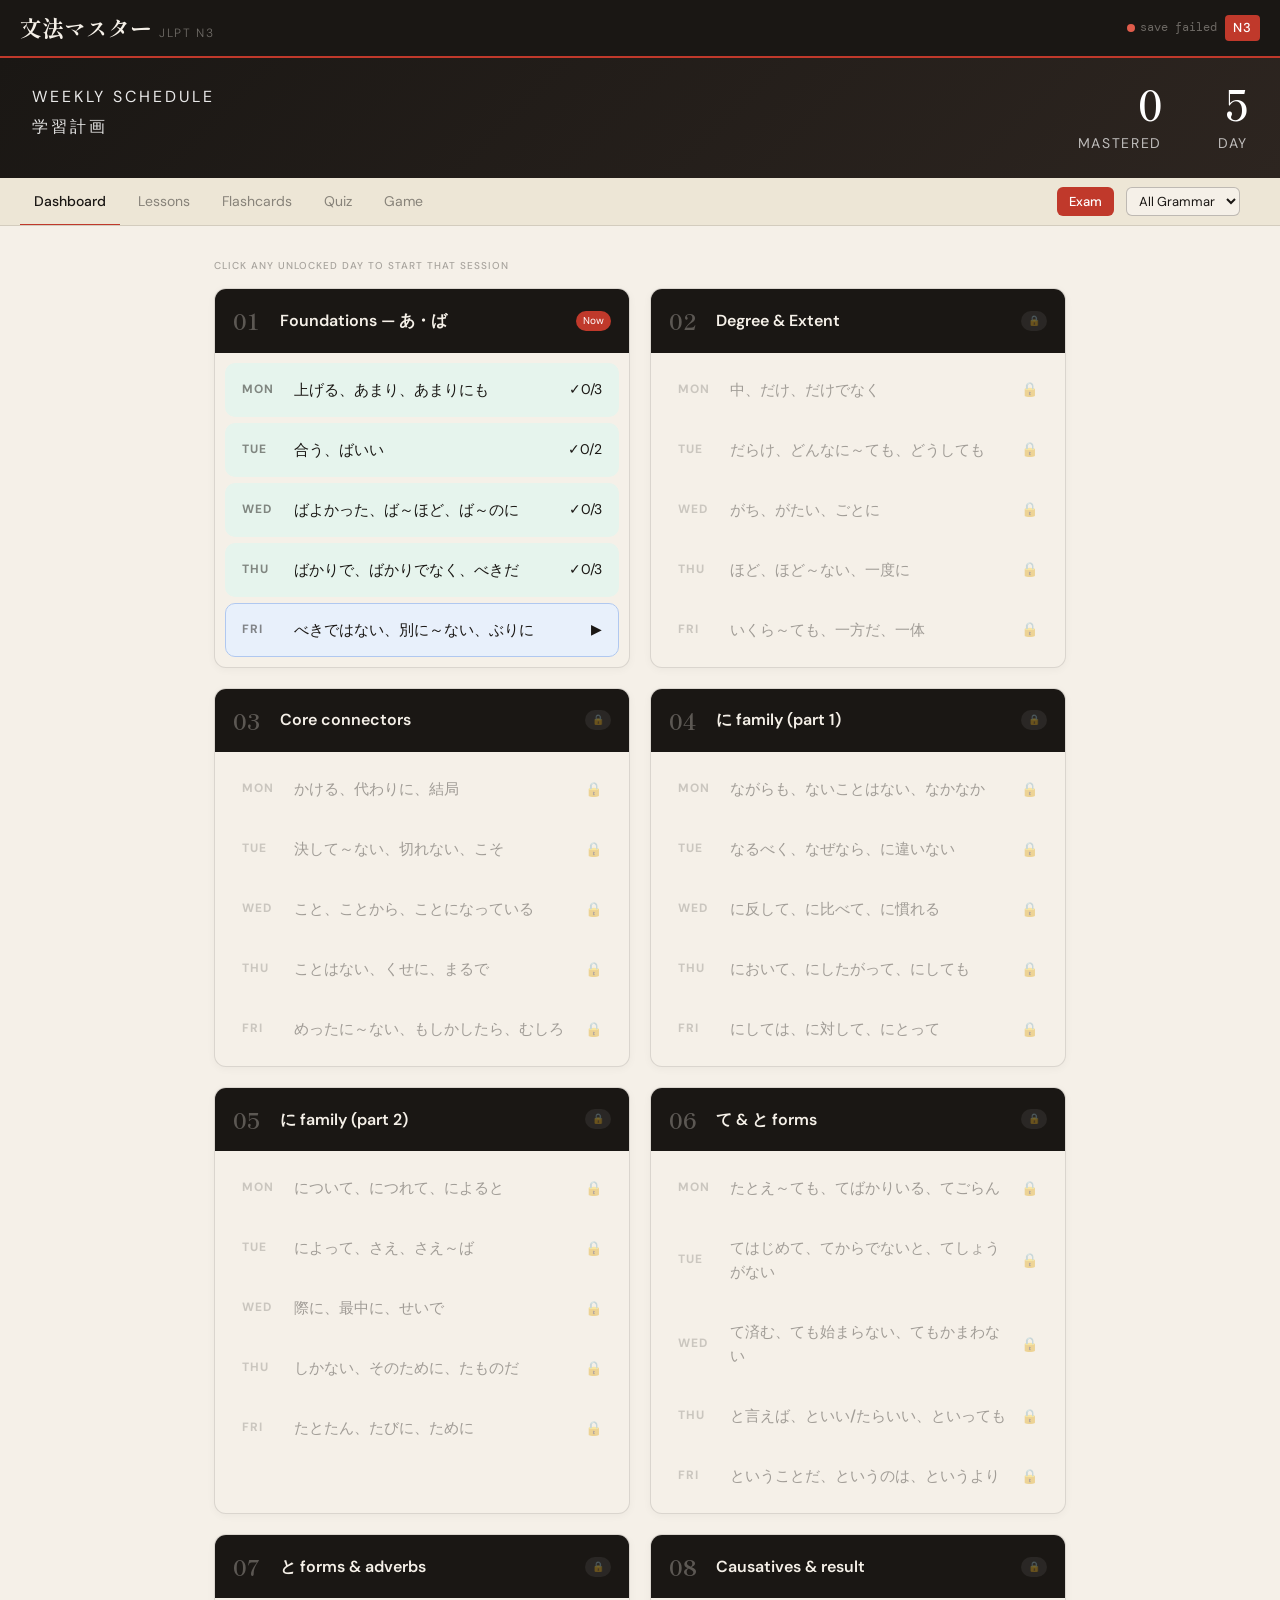
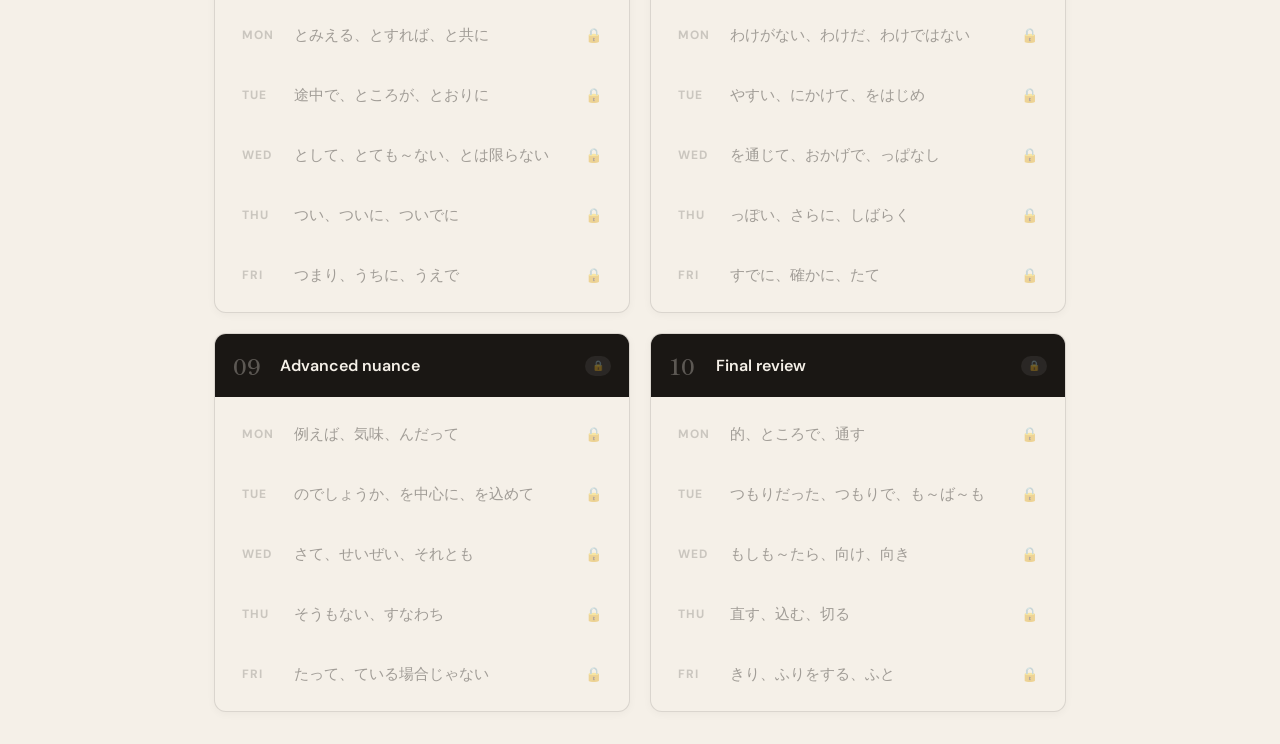
==== commit bcef45b1: "feat(ui): add status buttons and improve exam entry styling - Move exam tab from main navigation to " ====
--- a/index.html
+++ b/index.html
@@ -34,10 +34,10 @@
     <button class="mode-tab" id="tab-lessons" onclick="showPage('lessons',this)">Lessons</button>
     <button class="mode-tab" id="tab-flashcards" onclick="showPage('flashcards',this)">Flashcards</button>
     <button class="mode-tab" id="tab-quiz" onclick="showPage('quiz',this)">Quiz</button>
-    <button class="mode-tab" id="tab-exam" onclick="showPage('exam',this)">Exam</button>
     <button class="mode-tab" id="tab-game" onclick="showPage('game',this)">Game</button>
   </div>
   <div class="filter-select-wrap" id="global-filter-wrap">
+    <button class="exam-entry-btn" id="tab-exam" onclick="showPage('exam',this)">Exam</button>
     <select id="global-filter-select" onchange="setGF(this.value)">
       <option value="all">All Grammar</option>
       <option value="today">Today</option>
--- a/css/styles.css
+++ b/css/styles.css
@@ -195,8 +195,8 @@
 .hero-strip {
   background: linear-gradient(135deg, var(--ink) 0%, #2d2520 100%);
   color: #fff;
-  padding: 2rem;
-  min-height: 160px;
+  padding: 1.25rem 2rem;
+  min-height: 120px;
   display: flex;
   flex-direction: row;
   align-items: center;
@@ -430,7 +430,31 @@
   font-weight: 500;
 }
 .filter-select-wrap {
-  padding: 8px 0;
+  display: flex;
+  align-items: center;
+  gap: 12px;
+  padding-right: 1.25rem;
+}
+.exam-entry-btn {
+  background: var(--red);
+  color: #fff;
+  border: none;
+  padding: 6px 12px;
+  border-radius: 6px;
+  font-family: inherit;
+  font-size: 13px;
+  font-weight: 500;
+  cursor: pointer;
+  transition: all 0.2s;
+  white-space: nowrap;
+}
+.exam-entry-btn:hover {
+  background: #a93226;
+  transform: translateY(-1px);
+}
+.exam-entry-btn.active {
+  background: #8e2c22;
+  box-shadow: inset 0 2px 4px rgba(0, 0, 0, 0.2);
 }
 #global-filter-select {
   padding: 4px 8px;
@@ -496,12 +520,10 @@
   color: var(--red);
 }
 .card-scene {
-  perspective: 1200px;
+  perspective: 1000px;
+  cursor: pointer;
+  min-height: 220px;
   width: 100%;
-  cursor: pointer;
-  margin-bottom: 1.1rem;
-  user-select: none;
-  position: relative;
 }
 .card-3d {
   width: 100%;
@@ -539,21 +561,28 @@
   text-align: left;
   animation: fadeSlide 0.2s ease;
 }
-.card-scene.flipped .card-front-wrap {
-  display: none;
-}
-.card-scene.flipped .card-back-wrap {
-  display: block;
+.card-scene.flipped .card-3d {
+  transform: rotateY(180deg);
 }
 .card-front-wrap {
   display: block;
 }
+.card-3d {
+  position: relative;
+  width: 100%;
+  height: 100%;
+  transition: transform 0.6s;
+  transform-style: preserve-3d;
+}
 .card-scene.flipped .card-3d {
   transform: rotateY(180deg);
 }
 .card-side {
   position: absolute;
-  inset: 0;
+  top: 0;
+  left: 0;
+  width: 100%;
+  height: 100%;
   backface-visibility: hidden;
   border-radius: 12px;
   display: flex;
@@ -562,11 +591,13 @@
   justify-content: center;
   padding: 1.5rem;
   text-align: center;
+  min-height: 220px;
 }
 .card-front {
   background: var(--ink);
   color: var(--paper);
   border: 2px solid rgba(255, 255, 255, 0.04);
+  z-index: 2;
 }
 .card-back {
   background: var(--paper2);
@@ -616,12 +647,14 @@
 }
 .srs-tag {
   position: absolute;
-  top: 10px;
-  right: 14px;
+  top: 12px;
+  left: 14px;
   font-size: 10px;
-  padding: 2px 6px;
-  border-radius: 10px;
-  font-weight: 500;
+  padding: 2px 8px;
+  border-radius: 100px;
+  font-weight: 500;
+  letter-spacing: 0.05em;
+  text-transform: uppercase;
 }
 .srs-tag.k {
   background: var(--green-l);
@@ -635,7 +668,7 @@
   display: grid;
   grid-template-columns: 1fr 1fr 1fr;
   gap: 6px;
-  margin-bottom: 0.75rem;
+  margin: 0.75rem 0; /* Added vertical margin */
 }
 .btn-srs {
   padding: 10px 6px;
@@ -1105,6 +1138,40 @@
   justify-content: space-between;
   gap: 1rem;
 }
+.status-btn {
+  width: 24px;
+  height: 24px;
+  border-radius: 50%;
+  border: 1px solid var(--border-s);
+  background: #fff;
+  cursor: pointer;
+  display: flex;
+  align-items: center;
+  justify-content: center;
+  font-size: 11px;
+  transition: all 0.2s;
+  color: var(--ink);
+  opacity: 0.6;
+}
+.status-btn:hover {
+  opacity: 1;
+  transform: scale(1.1);
+}
+.status-btn.again:hover {
+  background: var(--red-l);
+  color: var(--red);
+  border-color: var(--red);
+}
+.status-btn.unsure:hover {
+  background: var(--gold-l);
+  color: var(--gold);
+  border-color: var(--gold);
+}
+.status-btn.known:hover {
+  background: var(--green-l);
+  color: var(--green);
+  border-color: var(--green);
+}
 .lesson-glyph {
   font-family: "Shippori Mincho", serif;
   font-size: 38px;
@@ -1164,22 +1231,23 @@
 }
 .ex-jp {
   font-family: "Shippori Mincho", serif;
-  font-size: 16px;
+  font-size: 17px;
   line-height: 2.2;
   margin-bottom: 2px;
+  color: var(--ink);
+  font-weight: 600;
 }
 .ex-furigana {
   font-family: "Shippori Mincho", serif;
+  font-size: 14px;
+  line-height: 2.2;
+  margin-bottom: 4px;
+  color: var(--ink);
+}
+.ex-en {
   font-size: 13px;
-  line-height: 2.4;
-  color: rgba(26, 23, 20, 0.7);
-  display: none;
-}
-.ex-en {
-  font-size: 12px;
   font-style: italic;
-  color: rgba(26, 23, 20, 0.5);
-  margin-top: 2px;
+  color: #5c554d;
 }
 .ex-toggle-row {
   display: flex;
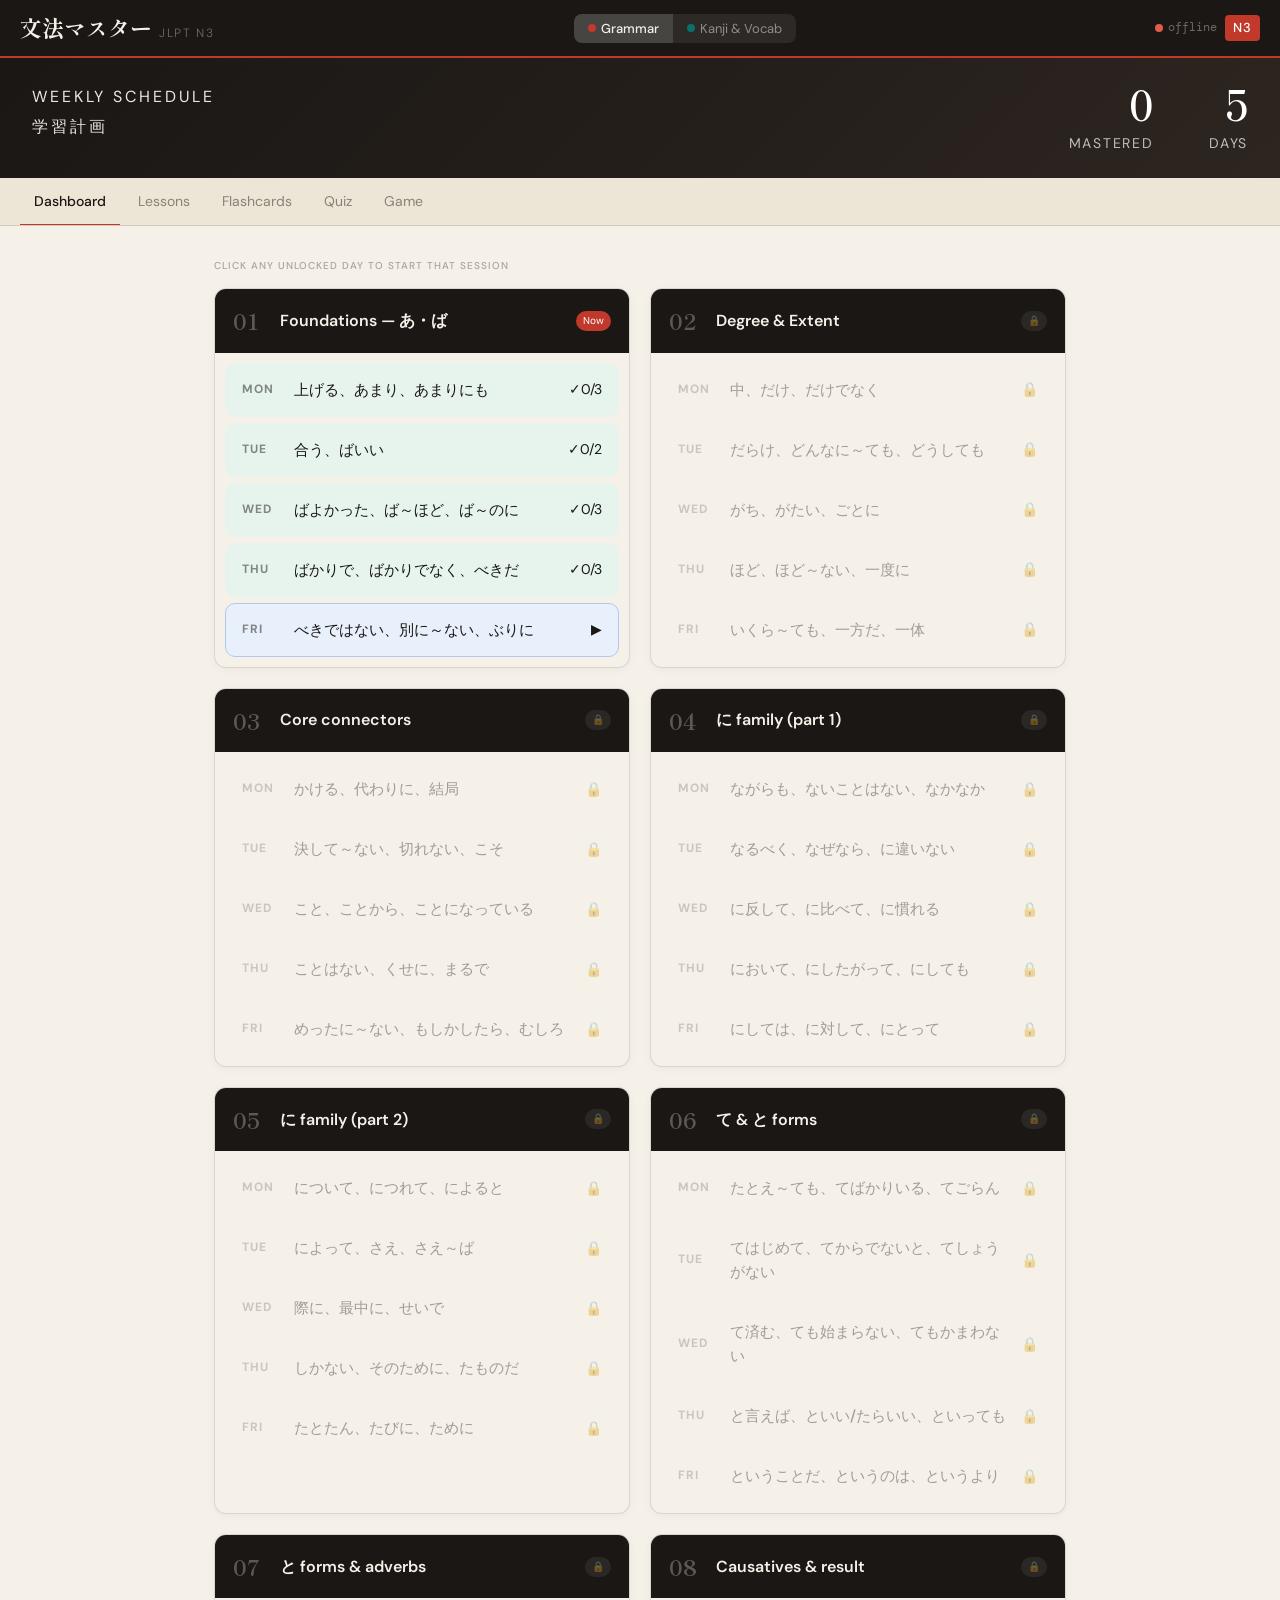
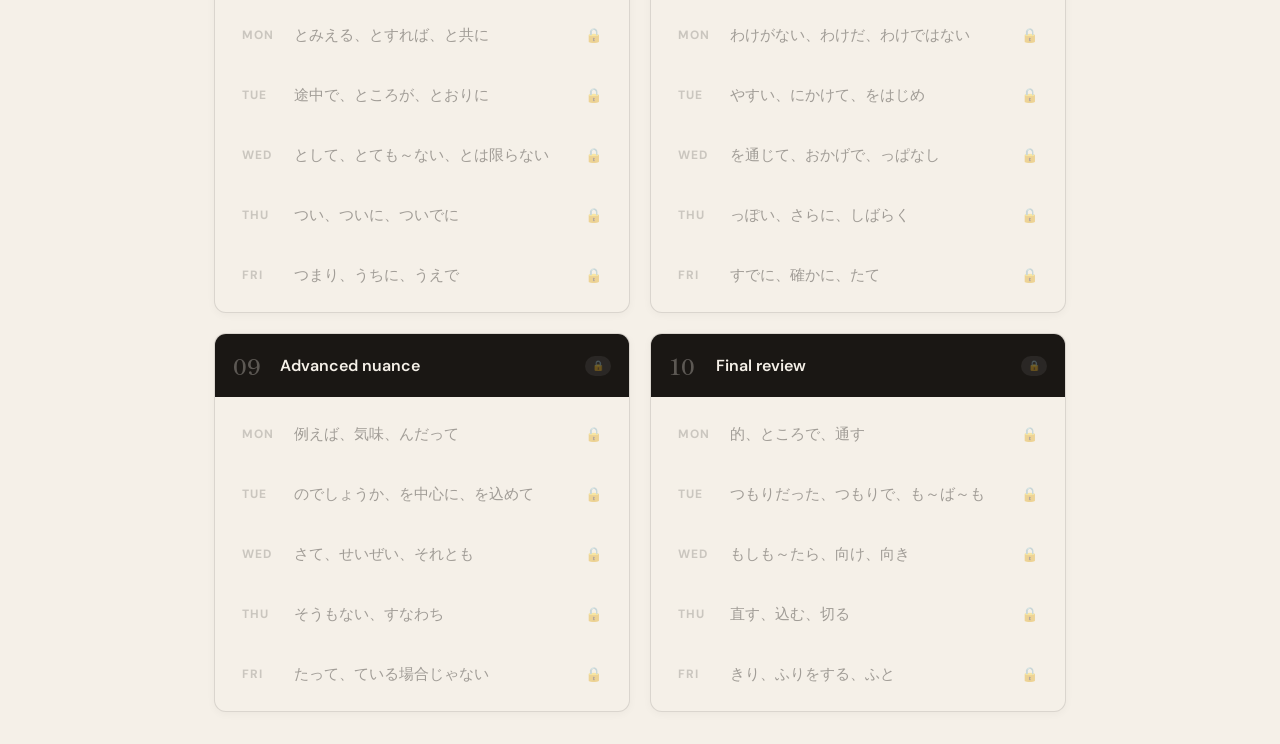
==== commit cd61b48a: "feat: implement JLPT N3 study platform with kanji/vocabulary tracking and scheduling system" ====
--- a/index.html
+++ b/index.html
@@ -6,13 +6,18 @@
 <title>N3 Grammar Master — JLPT Study</title>
 <link href="https://fonts.googleapis.com/css2?family=Shippori+Mincho:wght@400;600;700&family=DM+Sans:ital,wght@0,300;0,400;0,500;1,300&family=DM+Mono:wght@400;500&display=swap" rel="stylesheet">
 <link rel="stylesheet" href="css/styles.css">
+<link rel="stylesheet" href="css/kanji.css">
 </head>
 <body>
 
 <header>
-  <div class="logo" onclick="showPage('schedule')" style="cursor:pointer">
-    <span class="logo-jp">文法マスター</span>
+  <div class="logo" onclick="switchMode(currentMode, 'schedule')" style="cursor:pointer">
+    <span class="logo-jp" id="logo-title">文法マスター</span>
     <span class="logo-en">JLPT N3</span>
+  </div>
+  <div class="mode-switch-header">
+    <button class="ph-btn active" id="sw-grammar" onclick="switchMode('grammar')"><span style="display:inline-block;width:8px;height:8px;border-radius:50%;background:var(--red);margin-right:5px"></span>Grammar</button>
+    <button class="ph-btn" id="sw-kanji" onclick="switchMode('kanji')"><span style="display:inline-block;width:8px;height:8px;border-radius:50%;background:var(--teal);margin-right:5px"></span>Kanji & Vocab</button>
   </div>
   <div class="header-right">
     <div class="sync-status"><div class="sync-dot" id="sync-dot"></div><span id="sync-label">…</span></div>
@@ -39,12 +44,17 @@
   <div class="filter-select-wrap" id="global-filter-wrap">
     <button class="exam-entry-btn" id="tab-exam" onclick="showPage('exam',this)">Exam</button>
     <select id="global-filter-select" onchange="setGF(this.value)">
-      <option value="all">All Grammar</option>
+      <option value="all">All Items</option>
       <option value="today">Today</option>
       <option value="week">This Week</option>
       <option value="month">This Month</option>
       <option value="reached">Unlocked</option>
       <option value="srs_review">SRS Review</option>
+    </select>
+    <select id="type-filter-select" onchange="setTF(this.value)" style="display:none">
+      <option value="all">All Types</option>
+      <option value="kanji">Kanji Only</option>
+      <option value="vocab">Vocab Only</option>
     </select>
   </div>
 </div>
@@ -85,5 +95,6 @@
 </div>
 
 <script src="js/app.js"></script>
+<script src="js/kanji.js"></script>
 </body>
 </html>
--- a/css/styles.css
+++ b/css/styles.css
@@ -12,6 +12,8 @@
   --blue-l: #e8f0fb;
   --purple: #5a2d82;
   --purple-l: #f0e8fb;
+  --teal: #0d6e6e;
+  --teal-l: #e0f5f5;
   --border: rgba(26, 23, 20, 0.12);
   --border-s: rgba(26, 23, 20, 0.25);
 }
@@ -456,7 +458,8 @@
   background: #8e2c22;
   box-shadow: inset 0 2px 4px rgba(0, 0, 0, 0.2);
 }
-#global-filter-select {
+#global-filter-select,
+#type-filter-select {
   padding: 4px 8px;
   border-radius: 6px;
   border: 1px solid var(--border-s);
@@ -467,7 +470,8 @@
   cursor: pointer;
   outline: none;
 }
-#global-filter-select:hover {
+#global-filter-select:hover,
+#type-filter-select:hover {
   border-color: var(--ink);
 }
 @media (max-width: 600px) {
--- a/css/kanji.css
+++ b/css/kanji.css
@@ -0,0 +1,131 @@
+/* Kanji & Vocab Mode Styles */
+.mode-switch-header {
+  display: flex;
+  background: rgba(255,255,255,0.08);
+  border-radius: 8px;
+  overflow: hidden;
+}
+.ph-btn {
+  background: transparent;
+  border: none;
+  color: rgba(245,240,232,0.5);
+  padding: 6px 14px;
+  font-family: 'DM Sans', sans-serif;
+  font-size: 13px;
+  cursor: pointer;
+  transition: all .15s;
+  display: flex;
+  align-items: center;
+}
+.ph-btn:hover {
+  color: var(--paper);
+  background: rgba(255,255,255,0.05);
+}
+.ph-btn.active {
+  color: var(--paper);
+  background: rgba(255,255,255,0.13);
+  font-weight: 500;
+}
+
+/* Lesson Cards For Kanji */
+.lesson-kanji {
+  font-family: 'Shippori Mincho', serif;
+  font-size: 52px;
+  font-weight: 700;
+  line-height: 1;
+  color: var(--paper);
+}
+.lesson-vocab {
+  font-family: 'Shippori Mincho', serif;
+  font-size: 28px;
+  font-weight: 700;
+  line-height: 1.2;
+  color: var(--paper);
+}
+.lesson-reading {
+  font-size: 13px;
+  font-family: 'DM Mono', monospace;
+  color: rgba(245,240,232,0.45);
+  margin-top: 6px;
+}
+.lesson-type-badge {
+  font-size: 10px;
+  padding: 2px 8px;
+  border-radius: 10px;
+  font-family: 'DM Mono', monospace;
+  margin-top: 6px;
+  display: inline-block;
+}
+.badge-kanji { background: rgba(90,45,130,0.5); color: #d4b8f8; }
+.badge-noun { background: rgba(26,74,138,0.5); color: #b8d0f8; }
+.badge-verb { background: rgba(13,110,110,0.5); color: #b8e8e8; }
+.badge-adj { background: rgba(184,134,11,0.4); color: #fde8a0; }
+.badge-adv { background: rgba(192,57,43,0.4); color: #f8c4bc; }
+.lesson-meaning-big {
+  font-size: 16px;
+  font-weight: 400;
+  color: rgba(245,240,232,0.8);
+  text-align: right;
+  line-height: 1.5;
+  max-width: 50%;
+}
+.lesson-readings-row {
+  padding: .75rem 1.25rem;
+  background: var(--paper2);
+  border-bottom: 1px solid var(--border);
+  font-size: 12px;
+  font-family: 'DM Mono', monospace;
+  color: rgba(26,23,20,0.55);
+  line-height: 1.8;
+}
+.lesson-readings-row strong { color: var(--ink); font-weight: 500; }
+.lesson-examples { padding: 1rem 1.25rem; display: flex; flex-direction: column; gap: .85rem; }
+.ex-block {
+  padding: .75rem 1rem;
+  border-radius: 8px;
+  border: 1px solid var(--border);
+  background: var(--paper2);
+}
+.ex-jp {
+  font-family: 'Shippori Mincho', serif;
+  font-size: 16px;
+  line-height: 2.4;
+  margin-bottom: 2px;
+}
+.ex-en {
+  font-size: 12px;
+  font-style: italic;
+  color: rgba(26,23,20,0.5);
+  margin-top: 2px;
+  border-top: 1px solid rgba(26,23,20,0.07);
+  padding-top: 4px;
+}
+
+/* Flashcard Specifics */
+.card-type {
+  position: absolute;
+  top: 12px;
+  left: 14px;
+  font-size: 10px;
+  padding: 2px 7px;
+  border-radius: 10px;
+  font-family: 'DM Mono', monospace;
+}
+.ct-kanji { background: rgba(90,45,130,0.4); color: #d4b8f8; }
+.ct-noun { background: rgba(26,74,138,0.4); color: #b8d0f8; }
+.ct-verb { background: rgba(13,110,110,0.4); color: #b8e8e8; }
+.ct-adj { background: rgba(184,134,11,0.4); color: #fde8a0; }
+.ct-adv { background: rgba(192,57,43,0.4); color: #f8c4bc; }
+
+/* Schedule specific for kanji */
+.type-dot {
+  display: inline-block;
+  width: 9px;
+  height: 9px;
+  border-radius: 50%;
+  margin-right: 6px;
+  vertical-align: middle;
+  flex-shrink: 0;
+}
+.type-dot.k { background: #c0392b; }
+.type-dot.v { background: #1a6b4a; }
